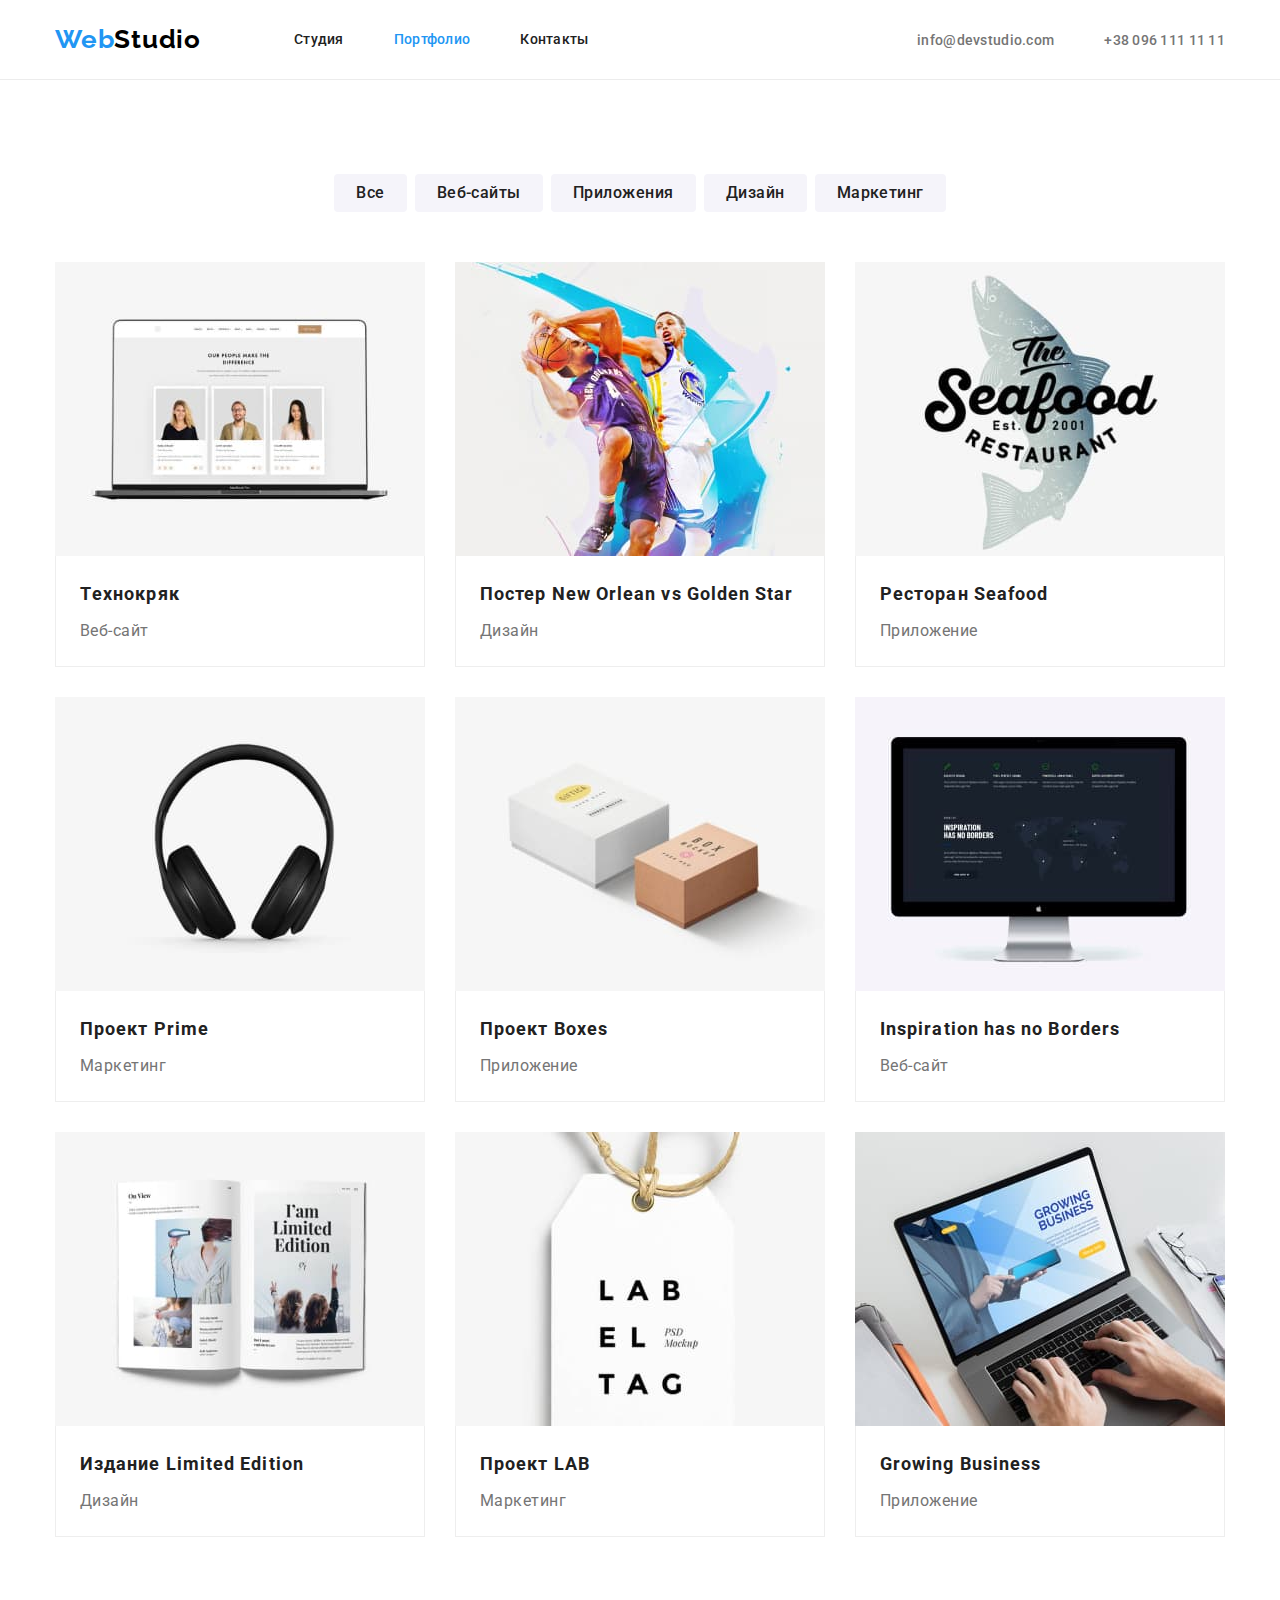
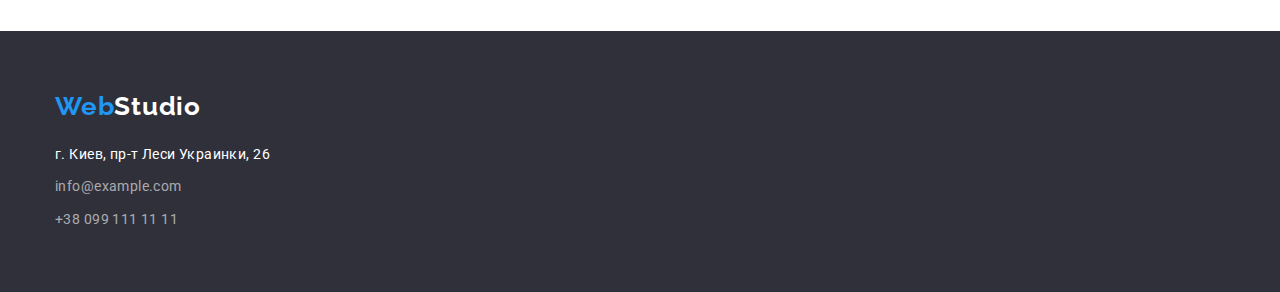
==== portfolio.html @ 48ad6d5c "редактирует дз3" ====
<!DOCTYPE html>
<html lang="ru">

<head>
  <meta charset="UTF-8">
  <meta http-equiv="X-UA-Compatible" content="IE=edge">
  <meta name="viewport" content="width=device-width, initial-scale=1.0">
  <title>Portfolio</title>
  <link rel="stylesheet" href="https://cdnjs.cloudflare.com/ajax/libs/modern-normalize/0.6.0/modern-normalize.min.css">
  <link
    href="https://fonts.googleapis.com/css2?family=Raleway:wght@700&family=Roboto:wght@400;500;700;900&display=swap"
    rel="stylesheet">
  <link rel="stylesheet" href="./css/styles.css">
</head>

<body>

  <!--шапка сайта-->
  <header>
    <div class="container">
      <nav>
        <a href="./index.html" class="logo"><span class="web">Web</span>Studio</a>

        <ul class="site-nav list">
          <li class="item"><a href="./index.html" class="link">Студия</a></li>
          <li class="item"><a href="./portfolio.html" class="link active">Портфолио</a></li>
          <li class="item"><a href="#" class="link">Контакты</a></li>
        </ul>
      </nav>
      <ul class="contacts-header list">
        <li class="item"><a href="mailto:info@devstudio.com" class="contact-email">info@devstudio.com</a></li>
        <li class="item"><a href="tel:+380961111111" class="contact-tel">+38 096 111 11 11</a></li>
      </ul>
    </div>

  </header>


  <!-- Портфолио -->
  <main>
    <section class="portfolio section">
      <h1 class="portfolio-title">Портфолио</h1>
      <div class="container">


        <!-- фильтр проектов -->
        <ul class="filter-list list">
          <li><button type="button" class="filter-button">Все</button></li>
          <li><button type="button" class="filter-button">Веб-сайты</button></li>
          <li><button type="button" class="filter-button">Приложения</button></li>
          <li><button type="button" class="filter-button">Дизайн</button></li>
          <li><button type="button" class="filter-button">Маркетинг</button></li>
        </ul>
      </div>

        <!-- список проектов -->
      <div class="project-list-container container">
        <ul class="project-list list">
          <li class="project-list-item">
            <a href="#" class="project-link">
              <img src="./images/portfolio/a.jpg" alt="technokryak">
              <div class="project-descr">
                <h2 class="project-name">Tехнокряк</h2>
                <p class="project-type">Веб-сайт</p>
              </div>
            </a>
          </li>

          <li class="project-list-item">
            <a href="#" class="project-link">
              <img src="./images/portfolio/b.jpg" alt="basketball">
              <div class="project-descr">
                <h2 class="project-name">Постер <span lang="en">New Orlean vs Golden Star</span></h2>
                <p class="project-type">Дизайн</p>
              </div>
            </a>
          </li>

          <li class="project-list-item">
            <a href="#" class="project-link">
              <img src="./images/portfolio/c.jpg" alt="logoseafood">
              <div class="project-descr">
                <h2 class="project-name">Ресторан <span lang="en">Seafood</span></h2>
                <p class="project-type">Приложение</p>
              </div>
            </a>
          </li>

          <li class="project-list-item">
            <a href="#" class="project-link">
              <img src="./images/portfolio/d.jpg" alt="headset">
              <div class="project-descr">
                <h2 class="project-name">Проект <span lang="en">Prime</span></h2>
                <p class="project-type">Маркетинг</p>
              </div>
            </a>
          </li>

          <li class="project-list-item">
            <a href="#" class="project-link">
              <img src="./images/portfolio/e.jpg" alt="box">
              <div class="project-descr">
                <h2 class="project-name">Проект <span lang="en"></span> Boxes</h2>
                <p class="project-type">Приложение</p>
              </div>
            </a>
          </li>

          <li class="project-list-item">
            <a href="#" class="project-link">
              <img src="./images/portfolio/f.jpg" alt="monitor">
              <div class="project-descr">
                <h2 class="project-name" lang="en">Inspiration has no Borders</h2>
                <p class="project-type">Веб-сайт</p>
              </div>
            </a>
          </li>

          <li class="project-list-item">
            <a href="#" class="project-link">
              <img src="./images/portfolio/g.jpg" alt="book">
              <div class="project-descr">
                <h2 class="project-name">Издание <span lang="en">Limited Edition</span></h2>
                <p class="project-type">Дизайн</p>
              </div>
            </a>
          </li>

          <li class="project-list-item">
            <a href="#" class="project-link">
              <img src="./images/portfolio/h.jpg" alt="label">
              <div class="project-descr">
                <h2 class="project-name">Проект <span lang="en">LAB</span></h2>
                <p class="project-type">Маркетинг</p>
              </div>
            </a>
          </li>

          <li class="project-list-item">
            <a href="#" class="project-link">
              <img src="./images/portfolio/i.jpg" alt="laptop">
              <div class="project-descr">
                <h2 class="project-name" lang="en">Growing Business</h2>
                <p class="project-type">Приложение</p>
              </div>
           </a>
          </li>
        </ul>
      </div>

    </section>
  </main>


  <!-- футер -->
  <footer>
    <div class="container">
      <a href="./index.html" class="footer-logo"><span class="web">Web</span>Studio</a>
      <address>
        <ul class="contacts list">
          <li><a href="#" class="physical-address">г. Киев, пр-т Леси Украинки, 26 </a></li>
          <li><a href="mailto:info@example.com" class="footer-email">info@example.com</a></li>
          <li><a href="tel:+380991111111" class="footer-tel">+38 099 111 11 11</a></li>
        </ul>
      </address>
    </div>

  </footer>
</body>

</html>
---- css/styles.css ----
/* Палитра Цветов */

:root {
  --primary-text-color: #757575;
  --accent: #2196F3;
  --title-text-color: #212121;
  --site-nav-links-color: #212121;
  --footer-contacts-color: rgba(255, 255, 255, 0.6);
  --primary-background-color: #FFFFFF;
  --secondary-background-color: #F5F4FA;
  --add-background-color: #2F303A;
}

body {
  background-color: var(--primary-background-color);
  color: var(--primary-text-color);
  font-family: 'Roboto', sans-serif;
  font-weight: 400;
  font-size: 14px;
  line-height: 1.71;
  letter-spacing: 0.03em;
}

h1,h2,h3,h4,h5,h6,ul,li,p {
  margin: 0;
  padding: 0;
}



/* Шапка */

header {
  border-bottom: 1px solid #ECECEC;
}

.container {
  margin-left: auto;
  margin-right: auto;

  width: 1200px;
  padding-left: 15px;
  padding-right: 15px;

}

header > .container {
  display: flex;
  justify-content: space-between;
  align-items: center;
}

header nav {
  display: flex;
  align-items: center;
}

.site-nav {
  display: flex;
}

header .contacts-header {
  display: flex;
}

.logo {
  padding-top: 24px;
  padding-bottom: 24px;
  margin-right: 93px;
  display: inline-block;

  color: #000000;

  font-family: 'Raleway';
  font-weight: 700;
  font-size: 26px;
  line-height: 1.2;
  letter-spacing: 0.03em;
  text-decoration: none;
}

.web {
  color: #2196F3;
}

.list {
  list-style: none;
}

.link,
.contact-email,
.contact-tel {
  display: block;
  text-decoration: none;
  padding-top: 20px;
  padding-bottom: 20px;
}

.link {
  /* margin-right: 50px; */
  color: var(--site-nav-links-color);
  font-weight: 500;
  font-size: 14px;
  line-height: 1.14;
  letter-spacing: 0.02em;
}

.site-nav .item + .item,
.contacts-header .item + .item {
  margin-left: 50px;
}

.active {
  color: var(--accent);
}

.contact-email,
.contact-tel {
  color: var(--primary-text-color);
  font-weight: 500;
  font-size: 14px;
  line-height: 16px;
  letter-spacing: 0.02em;
}

.link:hover,
.contact-email:hover,
.contact-tel:hover,
.link:focus,
.contact-email:focus,
.contact-tel:focus {
  color: var(--accent);
}


/* страница Студия */
/* Герой */

.hero {
  background-color: var(--add-background-color);

  text-align: center;
}

/* Согласно критериям, «B15» Для всех секций используется один класс .section,
заданы верхние и нижние падинги по 94px,
отодвигающие контент внутрь секции. Ниже Используется контейнер потому что там падинги больше - уточнить у ментора */

/* так как на фоне будет картинка background-image, которую будем учить позже, пока будет сделано согласно критериям дз */



button {
  position: center;
  font-family: inherit;
  cursor: pointer;
  border: none;
  border-radius: 4px;
}

button:hover,
button:focus {
  background-color: var(--accent);
  color: #ffffff;
}

.main-button {
  margin-left: auto;
  margin-right: auto;
  background: #F5F4FA;
  color: var(--site-nav-links-color);
  font-weight: 700;
  font-size: 16px;
  line-height: 1.88;
  letter-spacing: 0.06em;
  padding: 10px 32px;
}

.hero-title {
  margin-bottom: 30px;

  color: #FFFFFF;
  font-weight: 900;
  font-size: 44px;
  line-height: 1.36;
  text-align: center;
  letter-spacing: 0.06em;
  text-transform: uppercase;

}

/* Про компанию */

.section {
  padding: 94px 0;
}

/* заголовки скрыты полностью. Неправильно, как правильно, расскажут позже, сделано для стиллизации */
.about-company-title,
.portfolio-title {
  display: none;
  visibility: hidden;
}

.feature-title {
  margin-bottom: 10px;
  color: var(--title-text-color);
  font-style: normal;
  font-weight: 700;
  font-size: 14px;
  line-height: 1.14;
  letter-spacing: 0.03em;
  text-transform: uppercase;
}

.features-list {
  display: flex;
  flex-wrap: wrap;
}


/* задает отступ справа всем элементам списка, кроме каждого 4го */
.features-list .item:not(.features-list .item:nth-child(4n + 4)) {
  margin-right: 30px;
}

.features-list > .item {
  width: calc((100% - 90px) / 4);
}



/* Чем занимается команда */

.activity-title,
.team-title {
  color: var(--title-text-color);
  font-weight: 700;
  font-size: 36px;
  line-height: 1.17;
  letter-spacing: 0.03em;
  text-align: center;
}

.activity-title {
  margin-top: 94px;
  margin-bottom: 50px;
}

.activity-list {
  display: flex;
  flex-wrap: wrap;
}

.activity-list .item {
  width: calc((100% - 60px) / 3);
}


/* задает display:block картинке чтобы убрать нижний "отступ", чтобы картинка и li имели одинаковую высоту */
.activity-list img {
  display: block;
}


/* задает отступы справа всем элементам, кроме последнего */
.activity-list .item:not(:last-child) {
  margin-right: 30px;
}


/* Наша комарда */

.team {
  background-color: var(--secondary-background-color);
}

.team > container {
  padding: 0 15px;
}

.team-title {
  margin-bottom: 50px;
}

/* задает display:block картинке чтобы убрать нижний "отступ" */
.team-list img {
  display: block;
  margin-bottom: 30px;
}

.team-list .item {
  width: calc((100% - 90px) / 4);

  background-color: #FFFFFF;
  border-bottom-left-radius: 4px;
  border-bottom-right-radius: 4px;
}

/* задает отступы справа всем єлементам кроме последнего */
.team-list .item:not(.team-list .item:last-child) {
  margin-right: 30px;
}


.team-member {
  margin-bottom: 10px;

  text-align: center;
  color: var(--title-text-color);
  font-weight: 500;
  font-size: 16px;
  line-height: 1.19;
  letter-spacing: 0.03em;
}

.position {
  text-align: center;
  margin-bottom: 30px;

  color: var(--primary-text-color);
  font-size: 16px;
  line-height: 1.19;
  letter-spacing: 0.03em;
}

.team-list {
  display: flex;
  flex-wrap: wrap;
}

/* Футер */
footer {
  background-color: var(--add-background-color);
}

footer>.container {
  padding: 60px 15px;
}

.footer-logo {
  display: inline-block;
  margin-bottom: 20px;
  color: #FFFFFF;
  font-family: 'Raleway';
  font-weight: 700;
  font-size: 26px;
  line-height: 1.2;
  letter-spacing: 0.03em;
  text-decoration: none;
}

.physical-address,
.footer-tel,
.footer-email {
  display: inline-block;
  text-decoration: none;
  font-style: normal;
}

.physical-address,
.footer-email {
  margin-bottom: 9px;
}

.physical-address:hover,
.footer-email:hover,
.footer-tel:hover,
.physical-address:focus,
.footer-email:focus,
.footer-tel:focus {
  color: var(--accent);
}

.physical-address {
  color: #FFFFFF;
  font-weight: 400;
  font-size: 14px;
  line-height: 1.71;
  letter-spacing: 0.03em;
}

.footer-tel,
.footer-email {
  color: rgba(255, 255, 255, 0.6);
  font-weight: 400;
  font-size: 14px;
  line-height: 1.71;
  letter-spacing: 0.03em;
}

/* Портфолио */
/* список проектов */



.filter-list {
  margin-bottom: 50px;
  display: flex;
  justify-content: center;
}


/* задает отступы справа всем єлементам кроме последнего */
.filter-list > li:not(:last-child) {
  margin-right: 8px;
}

.filter-button {
  padding: 6px 22px;

  background: #F5F4FA;
  color: var(--site-nav-links-color);
  font-weight: 500;
  font-size: 16px;
  line-height: 1.62;
  letter-spacing: 0.03em;
}


.project-list {
  display: flex;
  flex-wrap: wrap;
}

.project-list-item {
  width: calc((100% - 60px) / 3);
}

/* задает отступы справа всем єлементам кроме каждого третего */
.project-list-item:not(.project-list-item:nth-child(3n)) {
  margin-right: 30px;
}


/* задает отступы снизу всем єлементам кроме трех последних */
.project-list-item:not(.project-list-item:nth-last-child(-n+3)) {
  margin-bottom: 30px;
}


.project-link {
  text-decoration: none;
  /* display: inline-block; */
}

.project-link img {
  display: block;
}


.project-link:hover,
.project-link:focus {
  opacity: 0.9;
}

.project-name:hover,
.project-name:focus,
.project-type:hover,
.project-type:focus {
  color: var(--accent);
}


.project-name {
  margin-bottom: 4px;
  color: var(--title-text-color);
  font-weight: 700;
  font-size: 18px;
  line-height: 2;
  letter-spacing: 0.06em;
}

.project-type {
  margin-bottom: 20px;
  color: var(--primary-text-color);
  font-weight: 400;
  font-size: 16px;
  line-height: 1.88;
  letter-spacing: 0.03em;
}

.project-descr {
  padding-top: 20px;
  padding-left: 24px;
  border-left: 1px solid #EEEEEE;
  border-bottom: 1px solid #EEEEEE;
  border-right: 1px solid #EEEEEE;
}
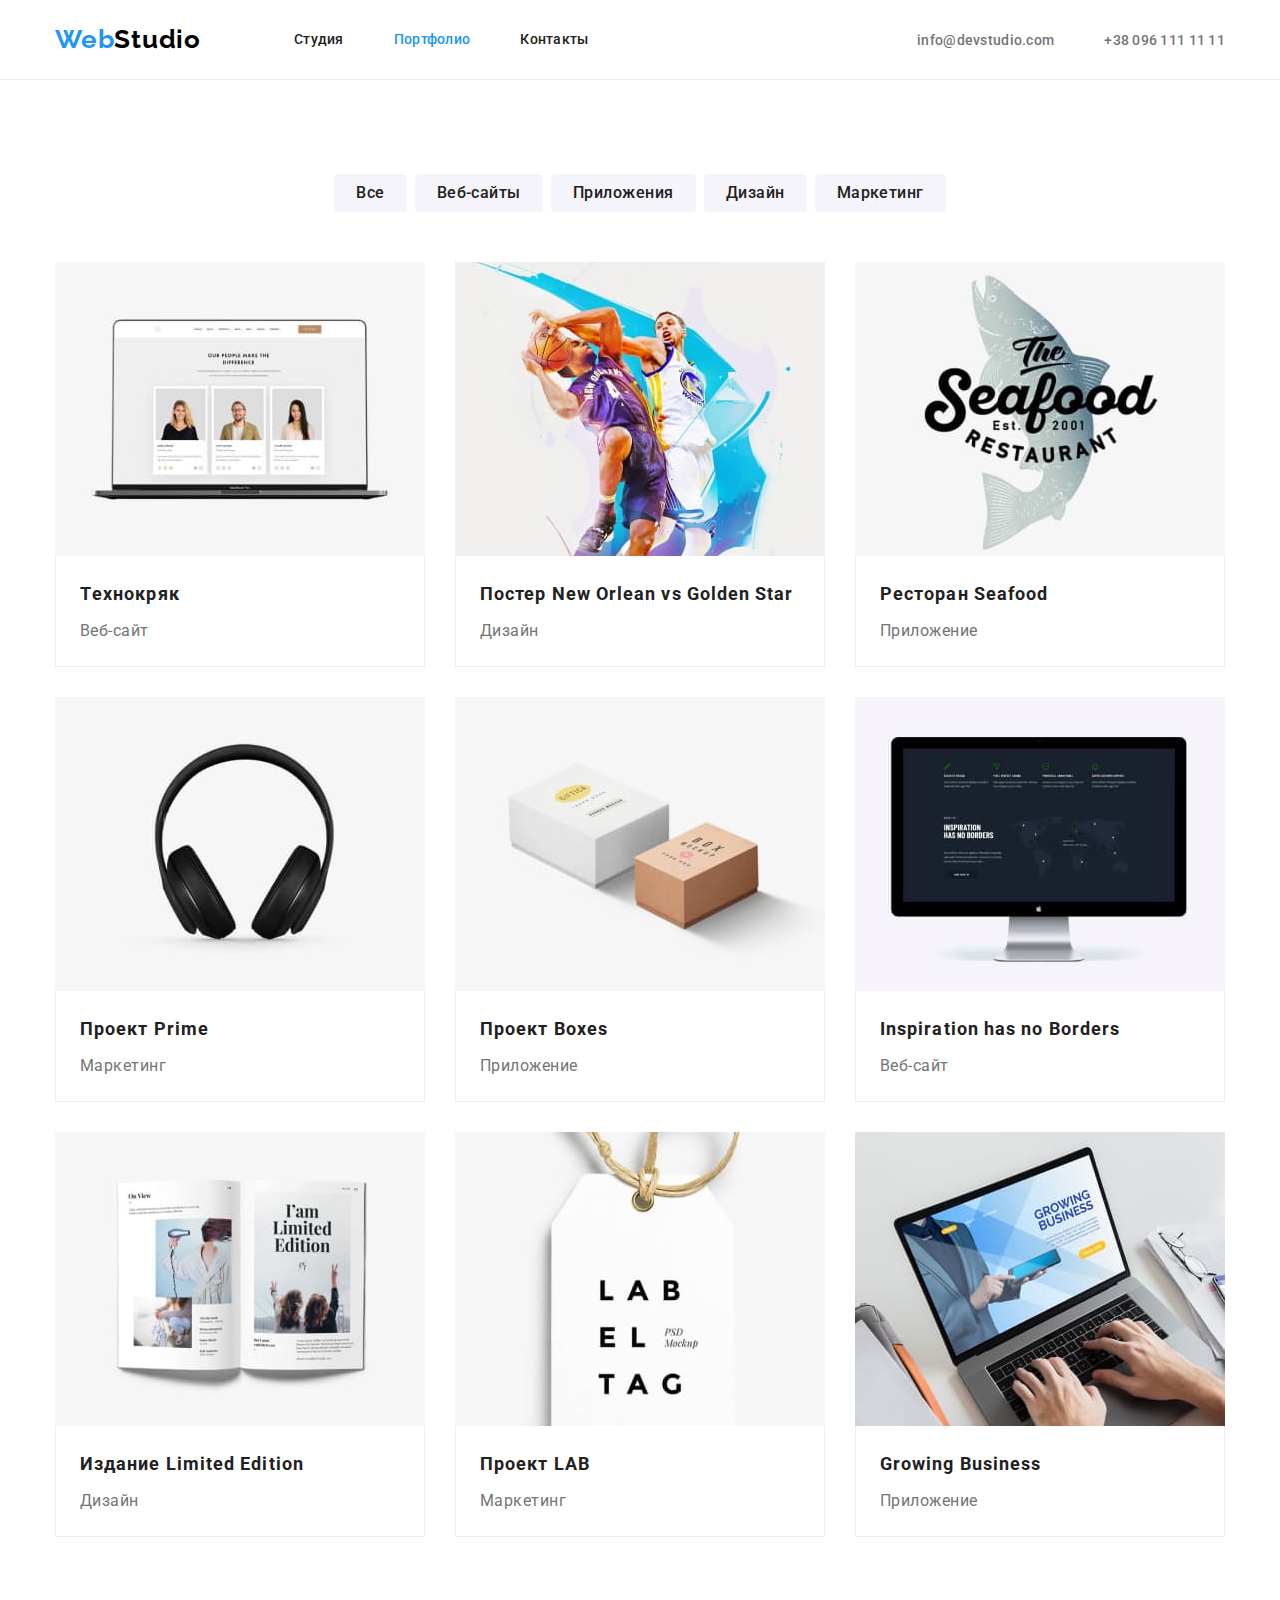
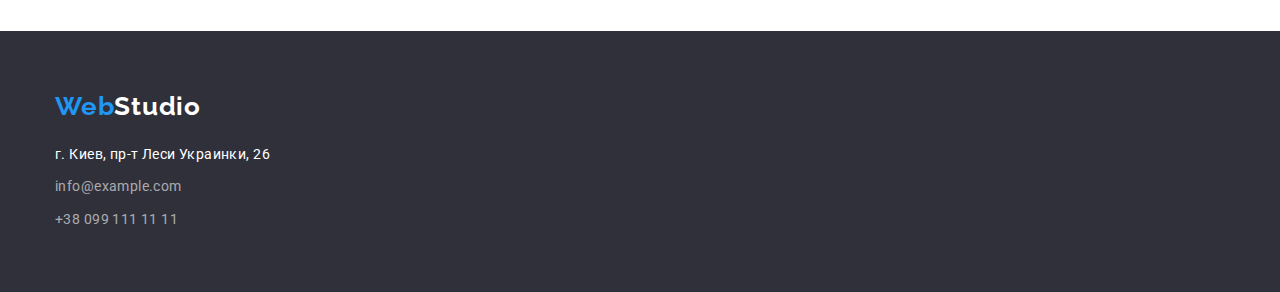
==== commit 8a5d46a0: "корректирует согласно комментариям менторае" ====
--- a/portfolio.html
+++ b/portfolio.html
@@ -20,7 +20,6 @@
     <div class="container">
       <nav>
         <a href="./index.html" class="logo"><span class="web">Web</span>Studio</a>
-
         <ul class="site-nav list">
           <li class="item"><a href="./index.html" class="link">Студия</a></li>
           <li class="item"><a href="./portfolio.html" class="link active">Портфолио</a></li>
@@ -40,10 +39,10 @@
   <main>
     <section class="portfolio section">
       <h1 class="portfolio-title">Портфолио</h1>
+
+    <!-- фильтр проектов -->
+
       <div class="container">
-
-
-        <!-- фильтр проектов -->
         <ul class="filter-list list">
           <li><button type="button" class="filter-button">Все</button></li>
           <li><button type="button" class="filter-button">Веб-сайты</button></li>
@@ -56,6 +55,7 @@
         <!-- список проектов -->
       <div class="project-list-container container">
         <ul class="project-list list">
+
           <li class="project-list-item">
             <a href="#" class="project-link">
               <img src="./images/portfolio/a.jpg" alt="technokryak">
--- a/css/styles.css
+++ b/css/styles.css
@@ -27,8 +27,6 @@
   padding: 0;
 }
 
-
-
 /* Шапка */
 
 header {
@@ -42,7 +40,10 @@
   width: 1200px;
   padding-left: 15px;
   padding-right: 15px;
-
+}
+
+.section {
+  padding: 94px 0;
 }
 
 header > .container {
@@ -98,7 +99,6 @@
 }
 
 .link {
-  /* margin-right: 50px; */
   color: var(--site-nav-links-color);
   font-weight: 500;
   font-size: 14px;
@@ -138,17 +138,11 @@
 /* Герой */
 
 .hero {
+  padding: 200px 0;
   background-color: var(--add-background-color);
 
   text-align: center;
 }
-
-/* Согласно критериям, «B15» Для всех секций используется один класс .section,
-заданы верхние и нижние падинги по 94px,
-отодвигающие контент внутрь секции. Ниже Используется контейнер потому что там падинги больше - уточнить у ментора */
-
-/* так как на фоне будет картинка background-image, которую будем учить позже, пока будет сделано согласно критериям дз */
-
 
 
 button {
@@ -168,8 +162,8 @@
 .main-button {
   margin-left: auto;
   margin-right: auto;
-  background: #F5F4FA;
-  color: var(--site-nav-links-color);
+  background: var(--accent);
+  color: #FFFFFF;
   font-weight: 700;
   font-size: 16px;
   line-height: 1.88;
@@ -192,9 +186,7 @@
 
 /* Про компанию */
 
-.section {
-  padding: 94px 0;
-}
+
 
 /* заголовки скрыты полностью. Неправильно, как правильно, расскажут позже, сделано для стиллизации */
 .about-company-title,
@@ -220,7 +212,8 @@
 }
 
 
-/* задает отступ справа всем элементам списка, кроме каждого 4го */
+/* задает отступ справа всем элементам списка, кроме каждого 4го,
+ начиная с 4го */
 .features-list .item:not(.features-list .item:nth-child(4n + 4)) {
   margin-right: 30px;
 }
@@ -232,6 +225,10 @@
 
 
 /* Чем занимается команда */
+
+.activity {
+  padding-top: 0;
+}
 
 .activity-title,
 .team-title {
@@ -244,7 +241,6 @@
 }
 
 .activity-title {
-  margin-top: 94px;
   margin-bottom: 50px;
 }
 
@@ -276,7 +272,7 @@
   background-color: var(--secondary-background-color);
 }
 
-.team > container {
+.team > .container {
   padding: 0 15px;
 }
 
@@ -287,7 +283,6 @@
 /* задает display:block картинке чтобы убрать нижний "отступ" */
 .team-list img {
   display: block;
-  margin-bottom: 30px;
 }
 
 .team-list .item {
@@ -303,6 +298,10 @@
   margin-right: 30px;
 }
 
+.team-descr {
+  padding: 30px 0;
+
+}
 
 .team-member {
   margin-bottom: 10px;
@@ -317,7 +316,6 @@
 
 .position {
   text-align: center;
-  margin-bottom: 30px;
 
   color: var(--primary-text-color);
   font-size: 16px;
@@ -334,9 +332,13 @@
 footer {
   background-color: var(--add-background-color);
 }
+footer {
+  padding-top: 60px;
+  padding-bottom: 60px;
+}
 
 footer>.container {
-  padding: 60px 15px;
+  padding: 0 15px;
 }
 
 .footer-logo {
@@ -393,8 +395,6 @@
 /* Портфолио */
 /* список проектов */
 
-
-
 .filter-list {
   margin-bottom: 50px;
   display: flex;
@@ -402,7 +402,7 @@
 }
 
 
-/* задает отступы справа всем єлементам кроме последнего */
+/* задает отступы справа всем элементам кроме последнего */
 .filter-list > li:not(:last-child) {
   margin-right: 8px;
 }
@@ -418,37 +418,69 @@
   letter-spacing: 0.03em;
 }
 
+.project-list-container {
+  /* outline: 4px solid red; */
+  display: flex;
+  /* указываем для того чтобы синий контейнер (который служит оберткой для карточек) смог уехать выше красного - основного. для лучшей визуализации неподвижный контейнер сделан толще*/
+}
+
 
 .project-list {
   display: flex;
   flex-wrap: wrap;
-}
+  /* outline: 2px solid blue; */
+  /* margin: -15px; */
+  margin-top: -30px;
+  margin-left: -30px;
+}
+
+/* за счет того что даем    margin: -30px;, ширина .project-list увеличивается с 1170px на 30+30, поэтому и ширина карточек которая считается по формуле width: calc((100% - 60px) / 3), тоже увеличивается с 366.99 px до 390 px, и они со своими маржинами не влазят в CONTAINER шириной 1200пх */
+
+/* !!!!!!!!!!!!!!!!!!!!!!!!!!!!!!!!!!!!! */
+
+/* при таком расчете нужно считать width: calc((100% - 90px) / 3), 90, так как у нас теперь уже не два марджина, а 3 по 30px или 6 по 15px */
 
 .project-list-item {
+  flex-basis: calc((100% - 90px) / 3);
+  /* outline: 2px solid violet; */
+  /* margin: 15px; */
+  margin-top: 30px;
+  margin-left: 30px;
+}
+
+
+
+/* Можно также посчитать ширину карточки по формуле ниже, но при этом нужно НЕ задавать margin крайним правым и трем нижним элементам.
+При этом нужно удалить margins в селекторах .project-list и .project-list-item и использовать свойства ниже */
+
+/* .project-list-item {
   width: calc((100% - 60px) / 3);
-}
+  outline: 2px solid violet;
+  margin-top: 30px;
+  margin-left: 30px;
+} */
 
 /* задает отступы справа всем єлементам кроме каждого третего */
-.project-list-item:not(.project-list-item:nth-child(3n)) {
+/* .project-list-item:not(.project-list-item:nth-child(3n)) {
   margin-right: 30px;
-}
+} */
 
 
 /* задает отступы снизу всем єлементам кроме трех последних */
-.project-list-item:not(.project-list-item:nth-last-child(-n+3)) {
+/* .project-list-item:not(.project-list-item:nth-last-child(-n+3)) {
   margin-bottom: 30px;
-}
+} */
+
+
 
 
 .project-link {
   text-decoration: none;
-  /* display: inline-block; */
 }
 
 .project-link img {
   display: block;
 }
-
 
 .project-link:hover,
 .project-link:focus {
@@ -473,7 +505,6 @@
 }
 
 .project-type {
-  margin-bottom: 20px;
   color: var(--primary-text-color);
   font-weight: 400;
   font-size: 16px;
@@ -482,8 +513,7 @@
 }
 
 .project-descr {
-  padding-top: 20px;
-  padding-left: 24px;
+  padding: 20px 24px;
   border-left: 1px solid #EEEEEE;
   border-bottom: 1px solid #EEEEEE;
   border-right: 1px solid #EEEEEE;
